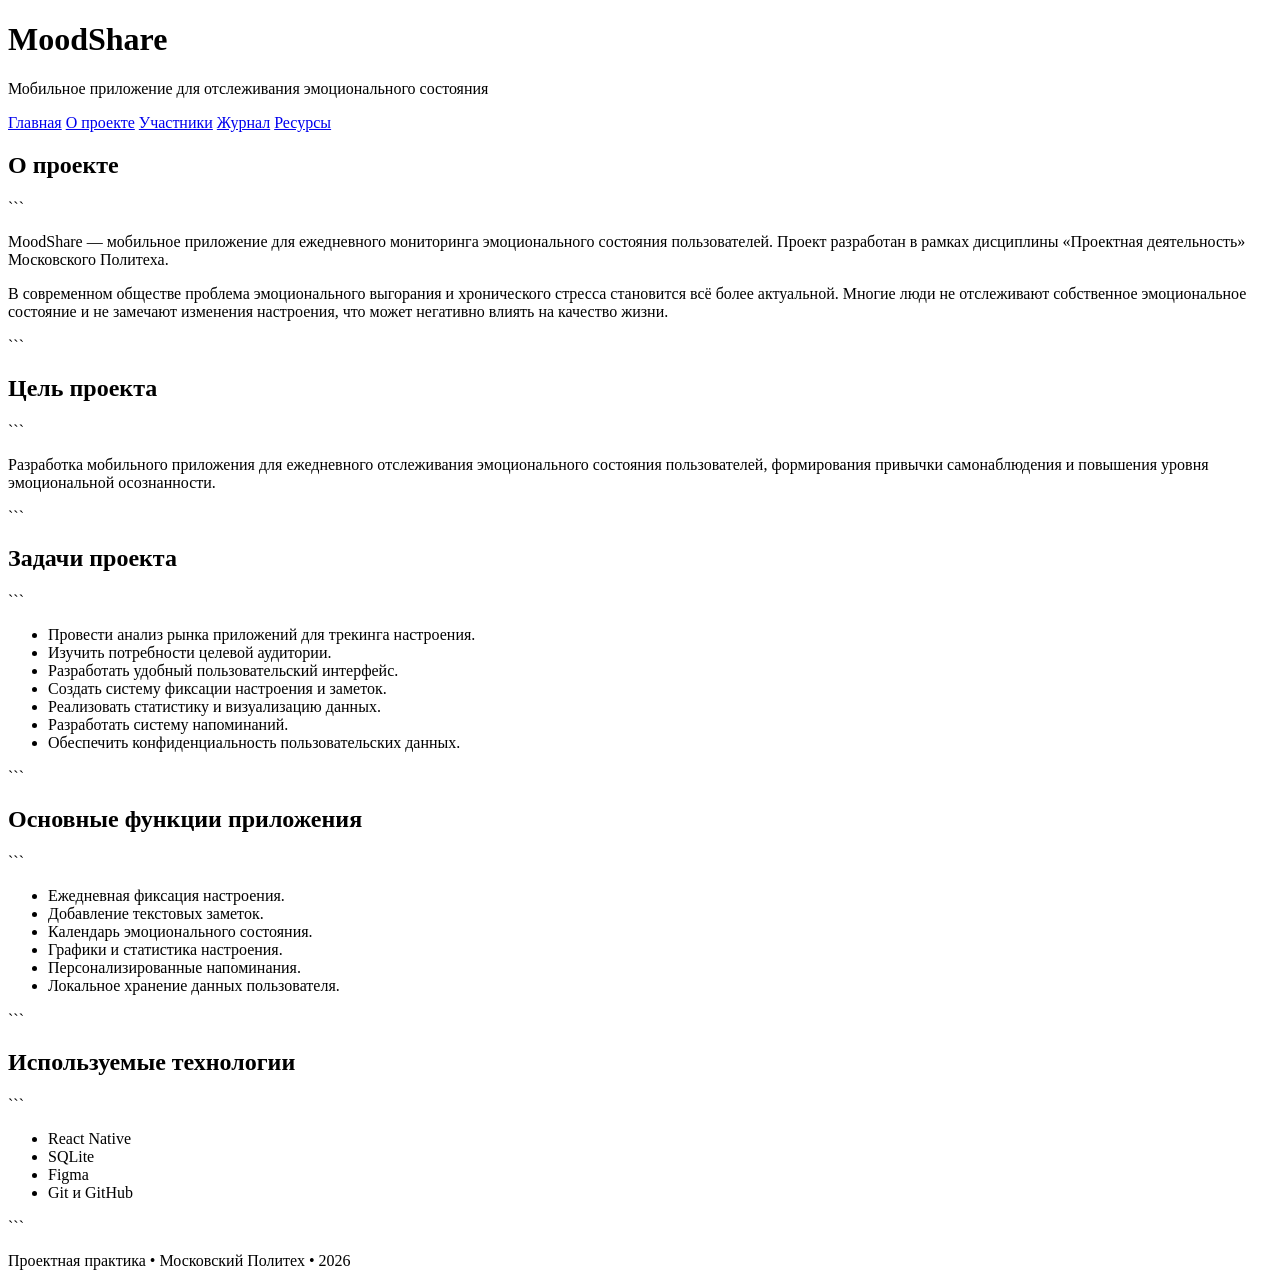
==== site/about.html @ 57cdcf19 "Добавлена страница о проекте" ====
<!DOCTYPE html>

<html lang="ru">
<head>
    <meta charset="UTF-8">
    <meta name="viewport" content="width=device-width, initial-scale=1.0">
    <title>О проекте | MoodShare</title>
    <link rel="stylesheet" href="css/style.css">
</head>
<body>

<header>
    <h1>MoodShare</h1>
    <p>Мобильное приложение для отслеживания эмоционального состояния</p>
</header>

<nav>
    <a href="index.html">Главная</a>
    <a href="about.html">О проекте</a>
    <a href="team.html">Участники</a>
    <a href="journal.html">Журнал</a>
    <a href="resources.html">Ресурсы</a>
</nav>

<main>

<section>
    <h2>О проекте</h2>

```
<p>
    MoodShare — мобильное приложение для ежедневного мониторинга эмоционального
    состояния пользователей. Проект разработан в рамках дисциплины
    «Проектная деятельность» Московского Политеха.
</p>

<p>
    В современном обществе проблема эмоционального выгорания и хронического
    стресса становится всё более актуальной. Многие люди не отслеживают
    собственное эмоциональное состояние и не замечают изменения настроения,
    что может негативно влиять на качество жизни.
</p>
```

</section>

<section>
    <h2>Цель проекта</h2>

```
<p>
    Разработка мобильного приложения для ежедневного отслеживания эмоционального
    состояния пользователей, формирования привычки самонаблюдения и повышения
    уровня эмоциональной осознанности.
</p>
```

</section>

<section>
    <h2>Задачи проекта</h2>

```
<ul>
    <li>Провести анализ рынка приложений для трекинга настроения.</li>
    <li>Изучить потребности целевой аудитории.</li>
    <li>Разработать удобный пользовательский интерфейс.</li>
    <li>Создать систему фиксации настроения и заметок.</li>
    <li>Реализовать статистику и визуализацию данных.</li>
    <li>Разработать систему напоминаний.</li>
    <li>Обеспечить конфиденциальность пользовательских данных.</li>
</ul>
```

</section>

<section>
    <h2>Основные функции приложения</h2>

```
<ul>
    <li>Ежедневная фиксация настроения.</li>
    <li>Добавление текстовых заметок.</li>
    <li>Календарь эмоционального состояния.</li>
    <li>Графики и статистика настроения.</li>
    <li>Персонализированные напоминания.</li>
    <li>Локальное хранение данных пользователя.</li>
</ul>
```

</section>

<section>
    <h2>Используемые технологии</h2>

```
<ul>
    <li>React Native</li>
    <li>SQLite</li>
    <li>Figma</li>
    <li>Git и GitHub</li>
</ul>
```

</section>

</main>

<footer>
    <p>Проектная практика • Московский Политех • 2026</p>
</footer>

</body>
</html>
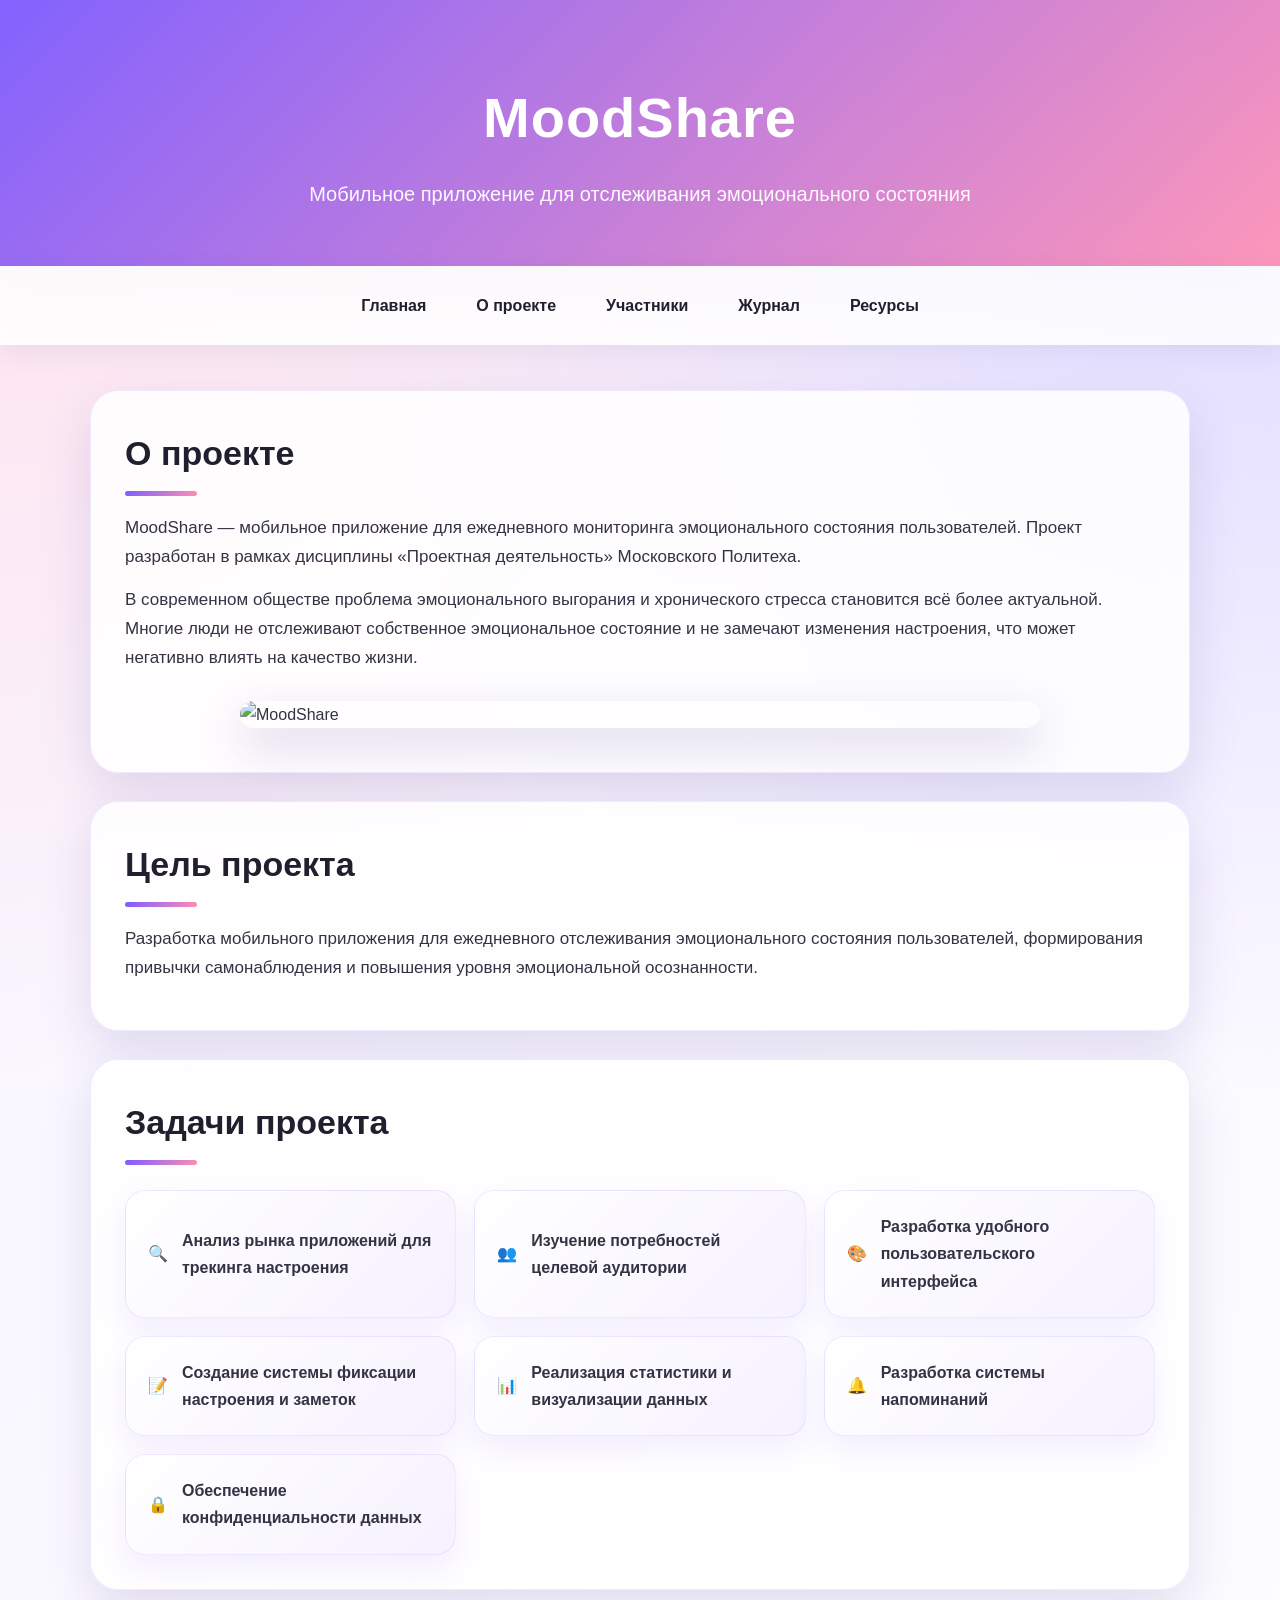
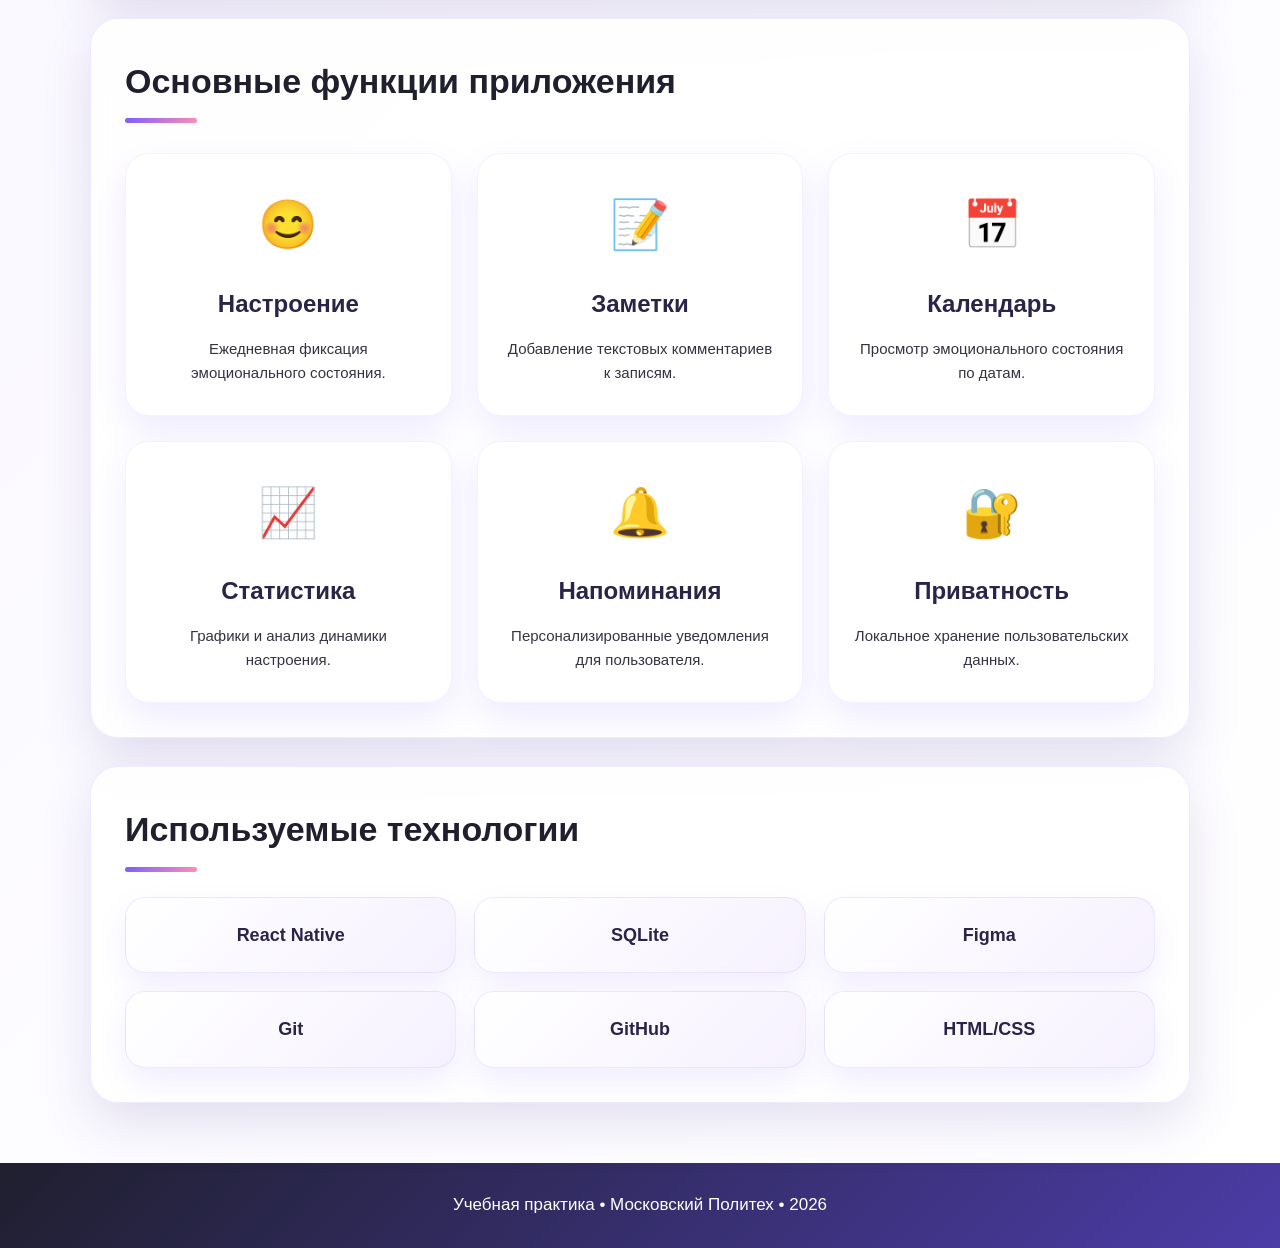
==== commit b8744ab6: "Улучшено оформление страницы о проекте" ====
--- a/site/about.html
+++ b/site/about.html
@@ -27,7 +27,6 @@
 <section>
     <h2>О проекте</h2>
 
-```
 <p>
     MoodShare — мобильное приложение для ежедневного мониторинга эмоционального
     состояния пользователей. Проект разработан в рамках дисциплины
@@ -40,74 +39,95 @@
     собственное эмоциональное состояние и не замечают изменения настроения,
     что может негативно влиять на качество жизни.
 </p>
-```
+
+<img src="images/moodshare2.png" alt="MoodShare" width="800">
 
 </section>
 
 <section>
     <h2>Цель проекта</h2>
 
-```
 <p>
     Разработка мобильного приложения для ежедневного отслеживания эмоционального
     состояния пользователей, формирования привычки самонаблюдения и повышения
     уровня эмоциональной осознанности.
 </p>
-```
 
 </section>
 
 <section>
     <h2>Задачи проекта</h2>
 
-```
-<ul>
-    <li>Провести анализ рынка приложений для трекинга настроения.</li>
-    <li>Изучить потребности целевой аудитории.</li>
-    <li>Разработать удобный пользовательский интерфейс.</li>
-    <li>Создать систему фиксации настроения и заметок.</li>
-    <li>Реализовать статистику и визуализацию данных.</li>
-    <li>Разработать систему напоминаний.</li>
-    <li>Обеспечить конфиденциальность пользовательских данных.</li>
-</ul>
-```
-
+    <div class="task-grid">
+        <div class="task-card">🔍 <span>Анализ рынка приложений для трекинга настроения</span></div>
+        <div class="task-card">👥 <span>Изучение потребностей целевой аудитории</span></div>
+        <div class="task-card">🎨 <span>Разработка удобного пользовательского интерфейса</span></div>
+        <div class="task-card">📝 <span>Создание системы фиксации настроения и заметок</span></div>
+        <div class="task-card">📊 <span>Реализация статистики и визуализации данных</span></div>
+        <div class="task-card">🔔 <span>Разработка системы напоминаний</span></div>
+        <div class="task-card">🔒 <span>Обеспечение конфиденциальности данных</span></div>
+    </div>
 </section>
 
 <section>
     <h2>Основные функции приложения</h2>
 
-```
-<ul>
-    <li>Ежедневная фиксация настроения.</li>
-    <li>Добавление текстовых заметок.</li>
-    <li>Календарь эмоционального состояния.</li>
-    <li>Графики и статистика настроения.</li>
-    <li>Персонализированные напоминания.</li>
-    <li>Локальное хранение данных пользователя.</li>
-</ul>
-```
+    <div class="features">
+        <div class="feature-card">
+            <div class="feature-icon">😊</div>
+            <h3>Настроение</h3>
+            <p>Ежедневная фиксация эмоционального состояния.</p>
+        </div>
 
+        <div class="feature-card">
+            <div class="feature-icon">📝</div>
+            <h3>Заметки</h3>
+            <p>Добавление текстовых комментариев к записям.</p>
+        </div>
+
+        <div class="feature-card">
+            <div class="feature-icon">📅</div>
+            <h3>Календарь</h3>
+            <p>Просмотр эмоционального состояния по датам.</p>
+        </div>
+
+        <div class="feature-card">
+            <div class="feature-icon">📈</div>
+            <h3>Статистика</h3>
+            <p>Графики и анализ динамики настроения.</p>
+        </div>
+
+        <div class="feature-card">
+            <div class="feature-icon">🔔</div>
+            <h3>Напоминания</h3>
+            <p>Персонализированные уведомления для пользователя.</p>
+        </div>
+
+        <div class="feature-card">
+            <div class="feature-icon">🔐</div>
+            <h3>Приватность</h3>
+            <p>Локальное хранение пользовательских данных.</p>
+        </div>
+    </div>
 </section>
 
 <section>
     <h2>Используемые технологии</h2>
 
-```
-<ul>
-    <li>React Native</li>
-    <li>SQLite</li>
-    <li>Figma</li>
-    <li>Git и GitHub</li>
-</ul>
-```
-
+    <div class="tech-grid">
+        <div class="tech-card">React Native</div>
+        <div class="tech-card">SQLite</div>
+        <div class="tech-card">Figma</div>
+        <div class="tech-card">Git</div>
+        <div class="tech-card">GitHub</div>
+        <div class="tech-card">HTML/CSS</div>
+    </div>
 </section>
 
 </main>
 
 <footer>
-    <p>Проектная практика • Московский Политех • 2026</p>
+    <p>Учебная практика • Московский Политех • 2026</p>
 </footer>
 
 </body>
--- a/site/css/style.css
+++ b/site/css/style.css
@@ -0,0 +1,321 @@
+* {
+    margin: 0;
+    padding: 0;
+    box-sizing: border-box;
+}
+
+:root {
+    --main: #7c5cff;
+    --accent: #ff8fb3;
+    --dark: #1f1f2e;
+    --text: #333344;
+    --muted: #6f6f85;
+    --bg: #f7f4ff;
+    --card: rgba(255, 255, 255, 0.85);
+    --shadow: 0 20px 50px rgba(80, 60, 150, 0.15);
+}
+
+body {
+    font-family: "Segoe UI", Arial, sans-serif;
+    background:
+        radial-gradient(circle at top left, #ffe0ec 0, transparent 35%),
+        radial-gradient(circle at top right, #dcd6ff 0, transparent 35%),
+        linear-gradient(135deg, #f7f4ff, #ffffff);
+    color: var(--text);
+    min-height: 100vh;
+    line-height: 1.7;
+}
+
+header {
+    padding: 70px 20px 55px;
+    text-align: center;
+    color: white;
+    background:
+        linear-gradient(135deg, rgba(124, 92, 255, 0.95), rgba(255, 143, 179, 0.9)),
+        url("../images/moodshare.jpg") center/cover;
+    box-shadow: var(--shadow);
+}
+
+header h1 {
+    font-size: 56px;
+    letter-spacing: 1px;
+    margin-bottom: 12px;
+}
+
+header p {
+    font-size: 20px;
+    max-width: 760px;
+    margin: 0 auto;
+    opacity: 0.95;
+}
+
+nav {
+    position: sticky;
+    top: 0;
+    z-index: 10;
+    display: flex;
+    justify-content: center;
+    gap: 14px;
+    flex-wrap: wrap;
+    padding: 16px 20px;
+    background: rgba(255, 255, 255, 0.85);
+    backdrop-filter: blur(14px);
+    box-shadow: 0 8px 25px rgba(60, 50, 120, 0.08);
+}
+
+nav a {
+    text-decoration: none;
+    color: var(--dark);
+    font-weight: 600;
+    padding: 10px 18px;
+    border-radius: 999px;
+    transition: 0.25s;
+}
+
+nav a:hover {
+    color: white;
+    background: linear-gradient(135deg, var(--main), var(--accent));
+    transform: translateY(-2px);
+}
+
+main {
+    width: min(1100px, 92%);
+    margin: 45px auto;
+}
+
+section,
+article {
+    background: var(--card);
+    backdrop-filter: blur(12px);
+    border: 1px solid rgba(124, 92, 255, 0.12);
+    border-radius: 28px;
+    padding: 34px;
+    margin-bottom: 28px;
+    box-shadow: var(--shadow);
+    transition: 0.25s;
+}
+
+section:hover,
+article:hover {
+    transform: translateY(-4px);
+    box-shadow: 0 26px 60px rgba(80, 60, 150, 0.2);
+}
+
+h2 {
+    font-size: 34px;
+    color: var(--dark);
+    margin-bottom: 18px;
+    position: relative;
+}
+
+h2::after {
+    content: "";
+    display: block;
+    width: 72px;
+    height: 5px;
+    margin-top: 8px;
+    border-radius: 10px;
+    background: linear-gradient(135deg, var(--main), var(--accent));
+}
+
+h3 {
+    color: var(--main);
+    font-size: 24px;
+    margin: 18px 0 10px;
+}
+
+p {
+    margin-bottom: 14px;
+    font-size: 17px;
+}
+
+ul {
+    margin-left: 22px;
+    margin-top: 10px;
+}
+
+li {
+    margin-bottom: 10px;
+    font-size: 17px;
+}
+
+a {
+    color: var(--main);
+    font-weight: 600;
+}
+
+a:hover {
+    color: var(--accent);
+}
+
+img {
+    display: block;
+    max-width: 100%;
+    margin: 28px auto 10px;
+    border-radius: 26px;
+    box-shadow: 0 18px 45px rgba(80, 60, 150, 0.22);
+}
+
+iframe {
+    display: block;
+    max-width: 100%;
+    margin-top: 20px;
+    border: none;
+    border-radius: 24px;
+    box-shadow: var(--shadow);
+}
+
+footer {
+    margin-top: 60px;
+    padding: 28px 20px;
+    text-align: center;
+    color: white;
+    background: linear-gradient(135deg, var(--dark), #4b3ca7);
+}
+
+footer p {
+    margin: 0;
+}
+
+strong {
+    color: var(--dark);
+}
+
+.journal-card {
+    display: flex;
+    align-items: center;
+    justify-content: space-between;
+    gap: 40px;
+}
+
+.journal-text {
+    flex: 2;
+}
+
+.journal-image {
+    flex: 1;
+}
+
+.journal-image img {
+    width: 100%;
+    max-width: 350px;
+    height: 220px;
+    object-fit: cover;
+    border-radius: 20px;
+}
+
+@media (max-width: 900px) {
+    .journal-card {
+        flex-direction: column;
+    }
+
+    .journal-image img {
+        max-width: 100%;
+    }
+}
+
+
+.features {
+    display: grid;
+    grid-template-columns: repeat(auto-fit, minmax(240px, 1fr));
+    gap: 25px;
+    margin-top: 30px;
+}
+
+.feature-card {
+    background: white;
+    border-radius: 24px;
+    padding: 30px 25px;
+    text-align: center;
+    box-shadow: 0 15px 35px rgba(124, 92, 255, 0.12);
+    transition: 0.3s;
+    border: 1px solid rgba(124, 92, 255, 0.08);
+}
+
+.feature-card:hover {
+    transform: translateY(-8px);
+    box-shadow: 0 20px 50px rgba(124, 92, 255, 0.2);
+}
+
+.feature-icon {
+    font-size: 48px;
+    margin-bottom: 15px;
+}
+
+.feature-card h3 {
+    margin-bottom: 12px;
+    color: #2b2448;
+}
+
+.feature-card p {
+    margin: 0;
+    font-size: 15px;
+    line-height: 1.6;
+}
+
+.task-grid,
+.tech-grid {
+    display: grid;
+    grid-template-columns: repeat(auto-fit, minmax(260px, 1fr));
+    gap: 18px;
+    margin-top: 25px;
+}
+
+.task-card,
+.tech-card {
+    background: linear-gradient(135deg, #ffffff, #f6f1ff);
+    border: 1px solid rgba(124, 92, 255, 0.12);
+    border-radius: 20px;
+    padding: 22px;
+    font-weight: 600;
+    box-shadow: 0 14px 30px rgba(124, 92, 255, 0.1);
+    transition: 0.3s;
+}
+
+.task-card {
+    display: flex;
+    align-items: center;
+    gap: 14px;
+}
+
+.task-card:hover,
+.tech-card:hover {
+    transform: translateY(-6px);
+    box-shadow: 0 20px 45px rgba(124, 92, 255, 0.18);
+}
+
+.tech-card {
+    text-align: center;
+    color: #2b2448;
+    font-size: 18px;
+}
+
+
+@media (max-width: 768px) {
+    header h1 {
+        font-size: 42px;
+    }
+
+    header p {
+        font-size: 17px;
+    }
+
+    nav {
+        gap: 8px;
+    }
+
+    nav a {
+        padding: 9px 13px;
+        font-size: 14px;
+    }
+
+    section,
+    article {
+        padding: 24px;
+        border-radius: 22px;
+    }
+
+    h2 {
+        font-size: 28px;
+    }
+}
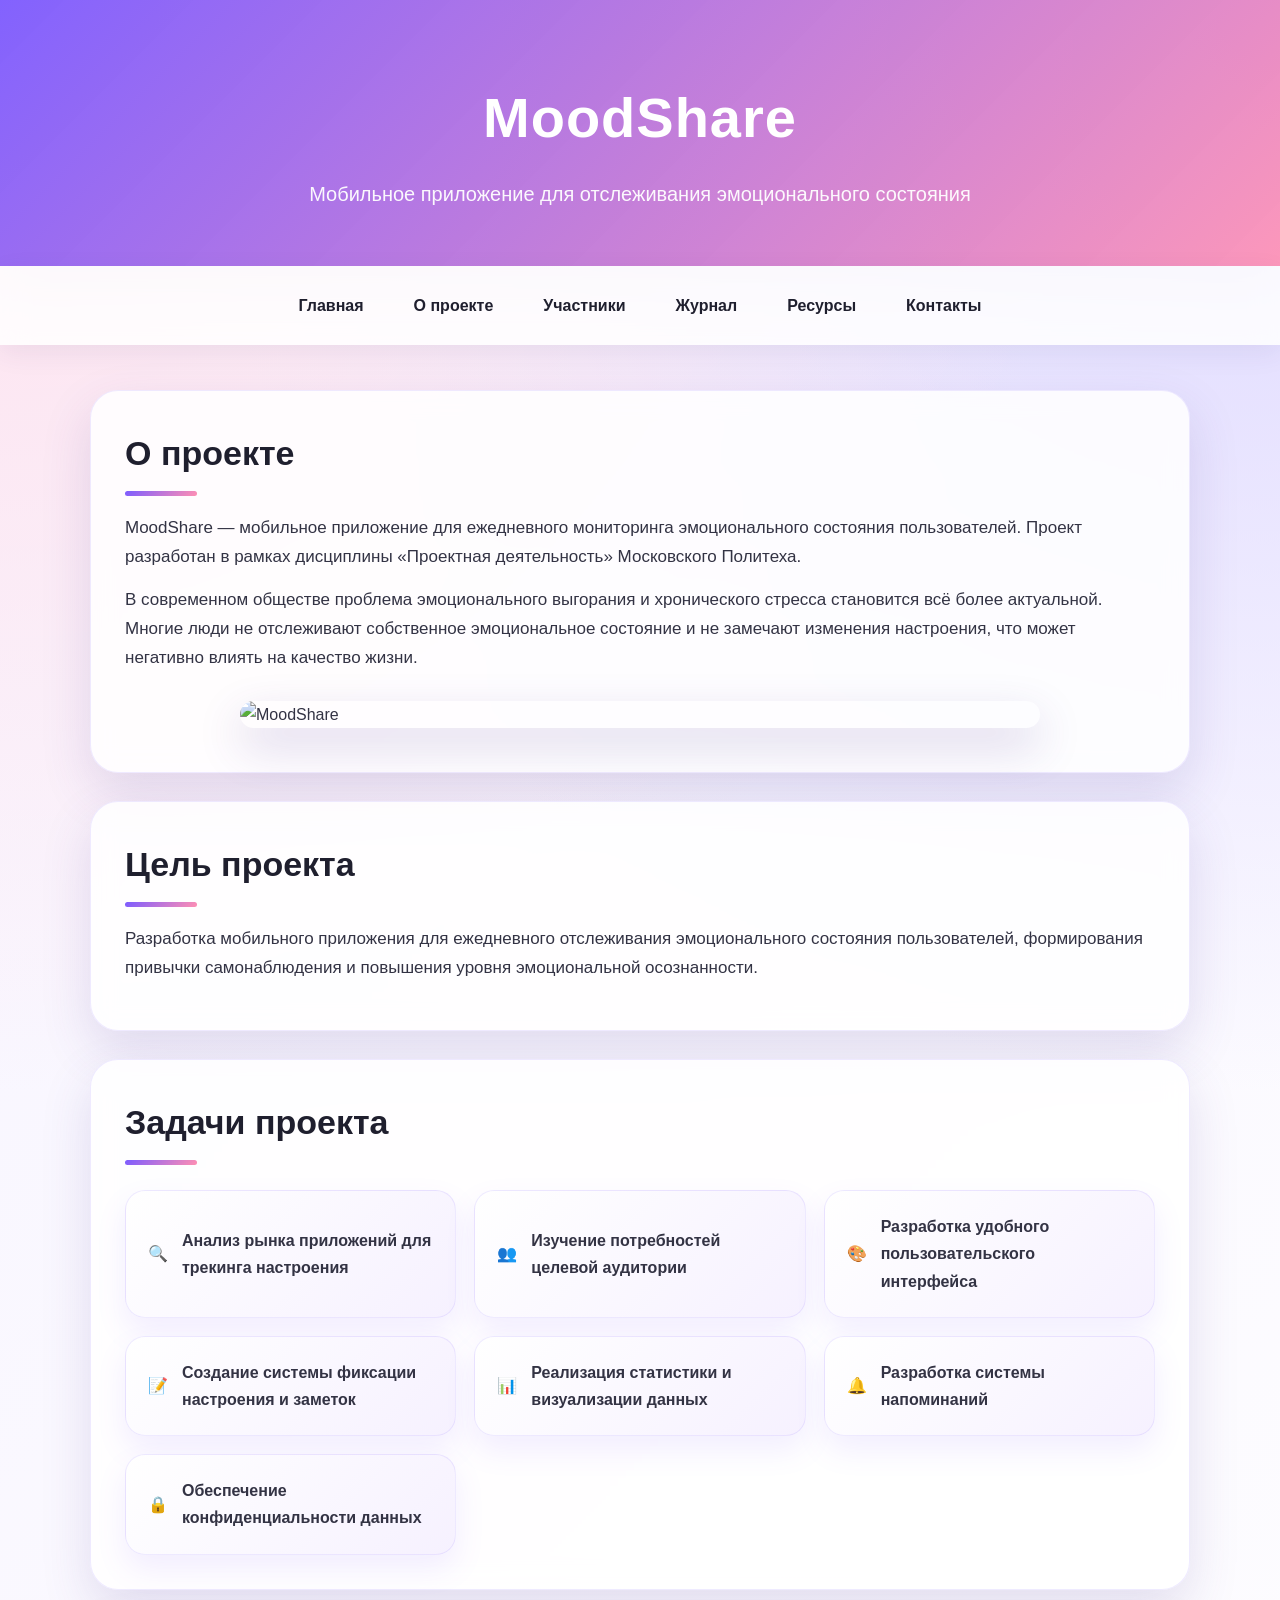
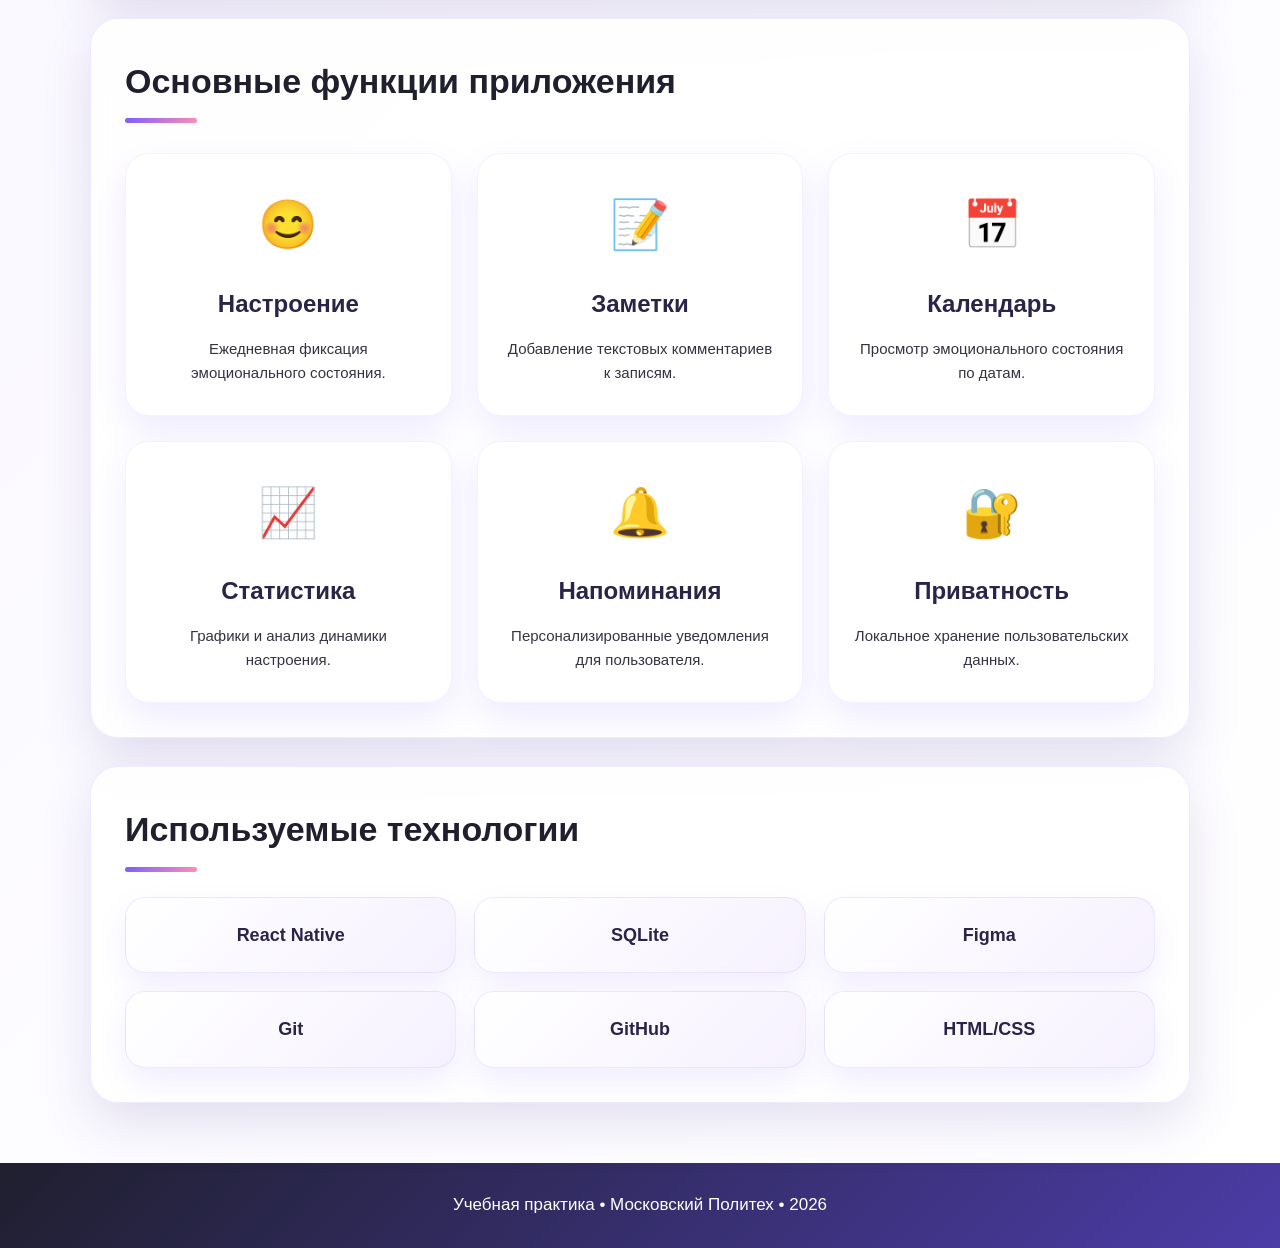
==== commit 23cecaa7: "Update about.html Навигационные изменения" ====
--- a/site/about.html
+++ b/site/about.html
@@ -20,8 +20,9 @@
     <a href="team.html">Участники</a>
     <a href="journal.html">Журнал</a>
     <a href="resources.html">Ресурсы</a>
+    <a href="contact.html">Контакты</a>
 </nav>
-
+    
 <main>
 
 <section>
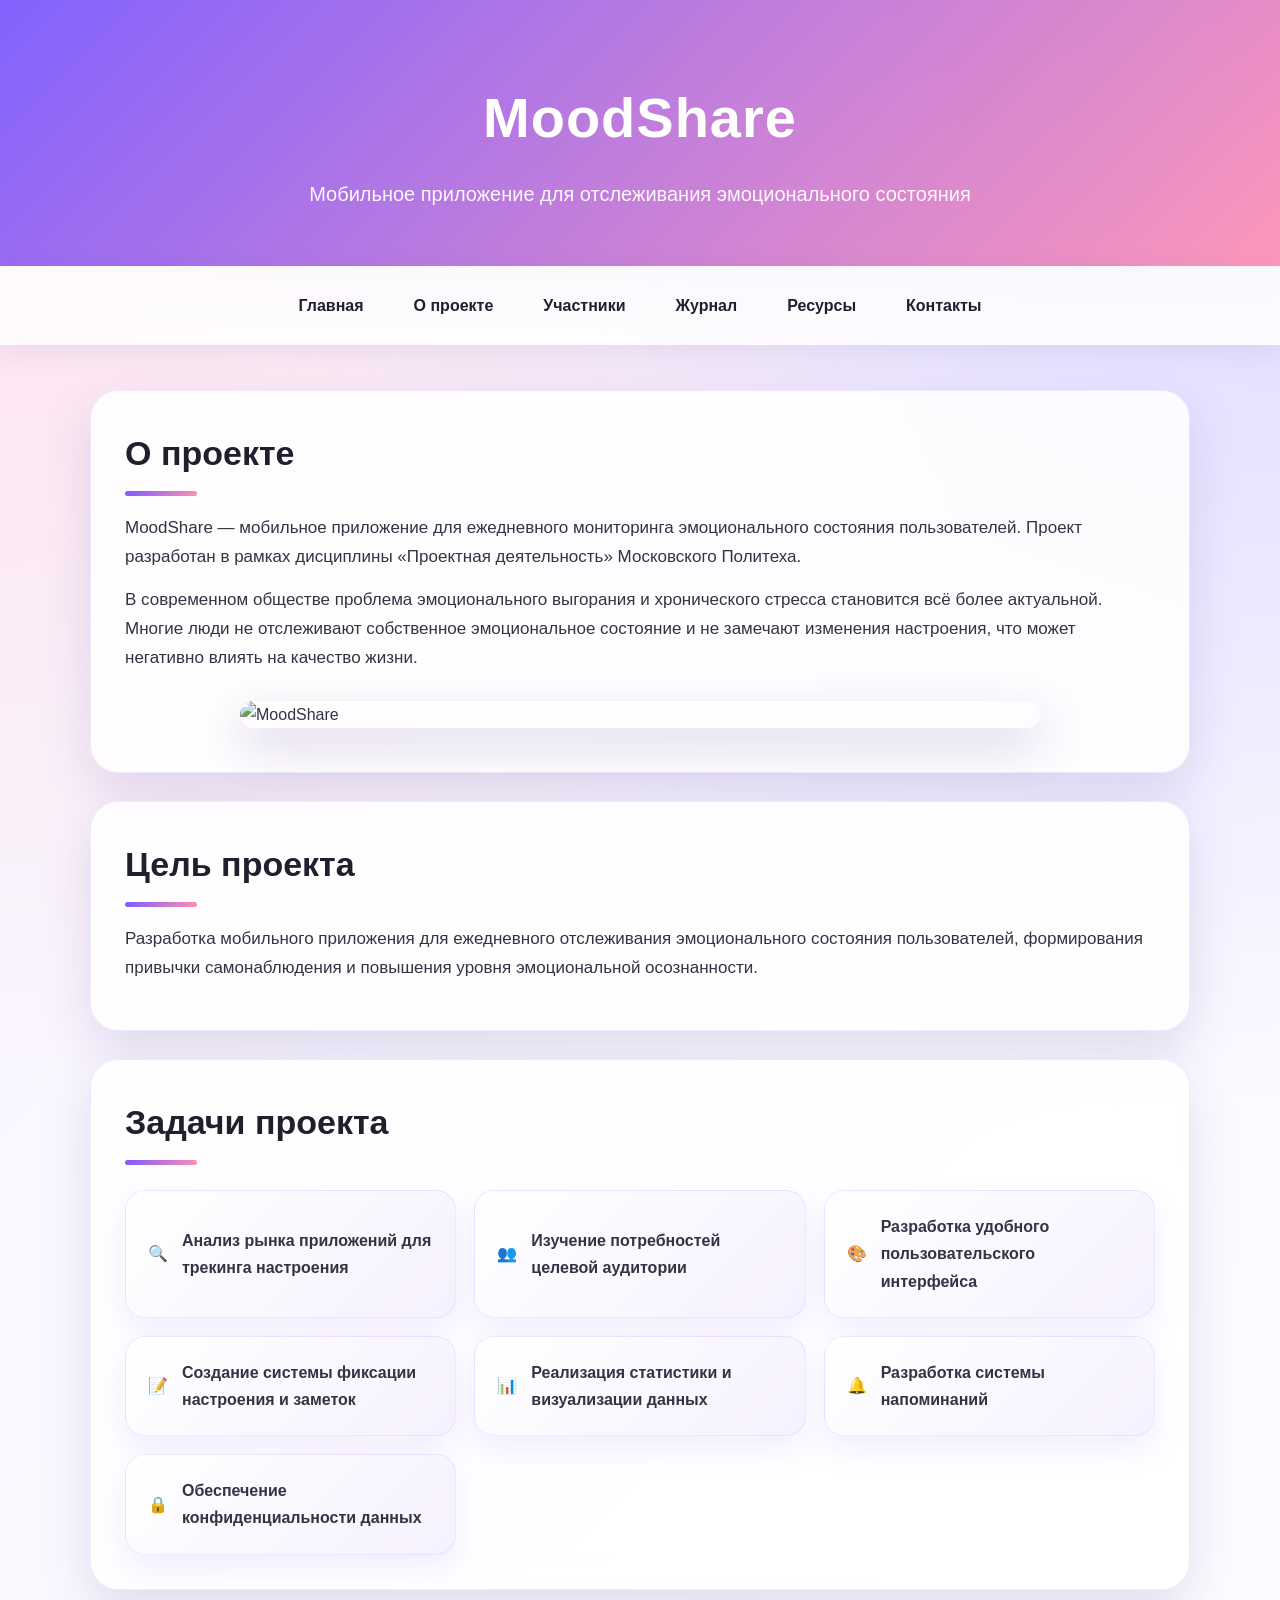
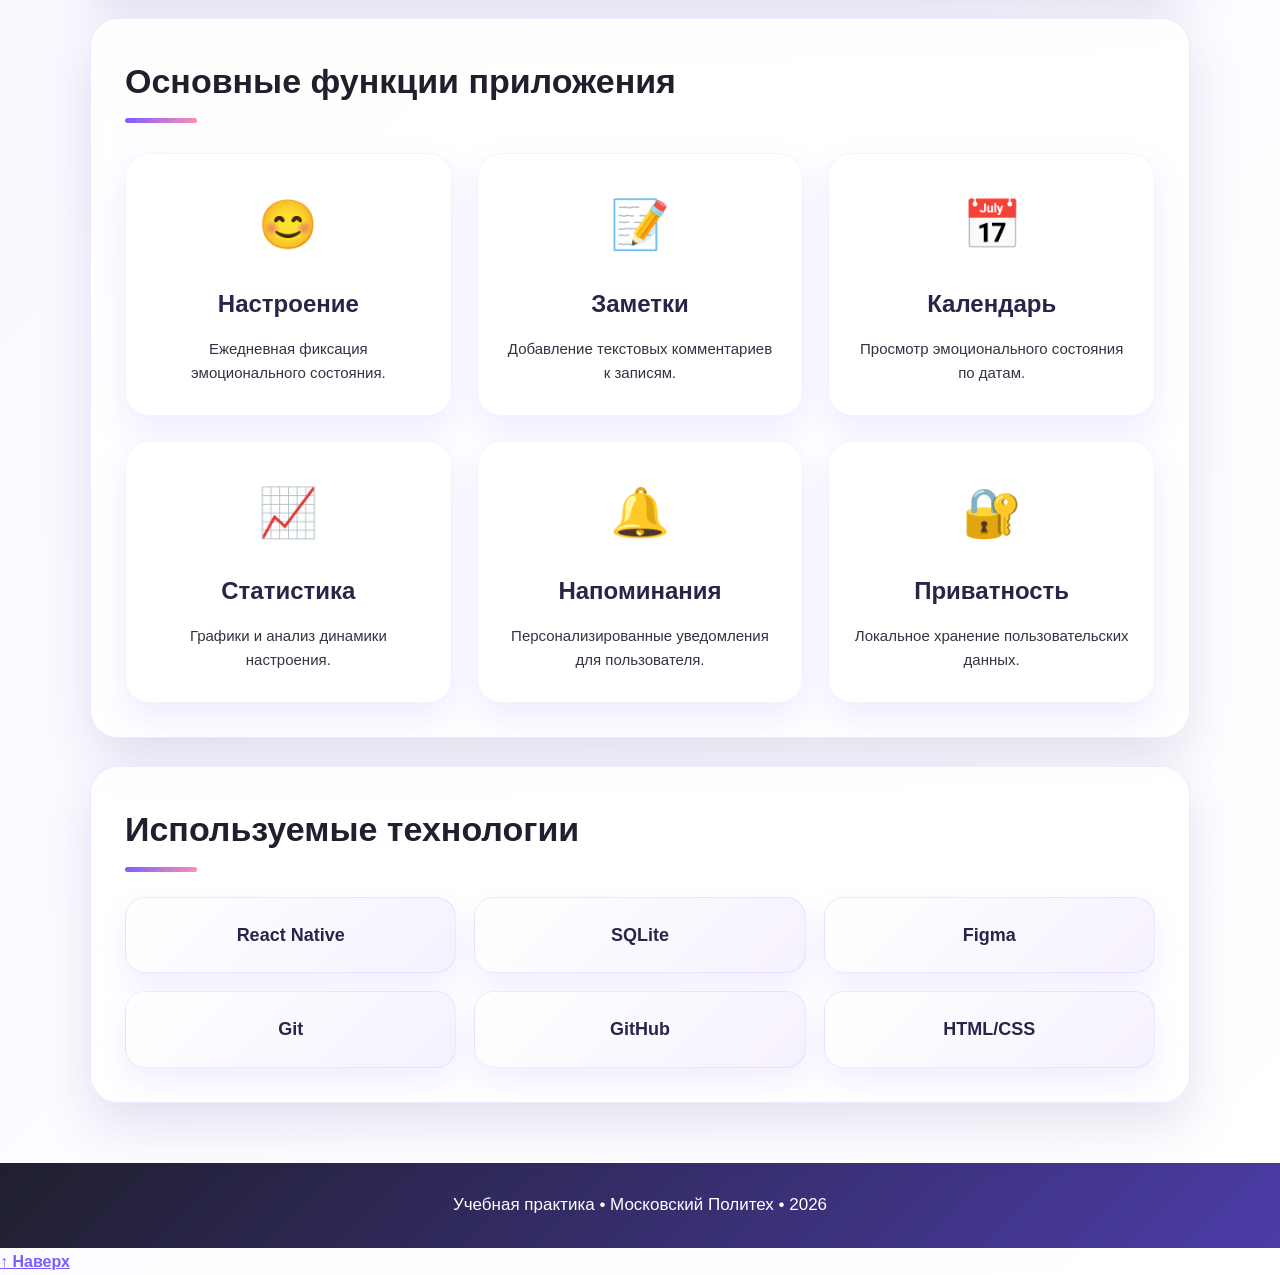
==== commit cbe399c6: "Добавление кнопки "наверх"" ====
--- a/site/about.html
+++ b/site/about.html
@@ -130,6 +130,6 @@
 <footer>
     <p>Учебная практика • Московский Политех • 2026</p>
 </footer>
-
+    <a href="#" class="back-to-top">↑ Наверх</a>
 </body>
 </html>
--- a/site/css/style.css
+++ b/site/css/style.css
@@ -318,4 +318,24 @@
     h2 {
         font-size: 28px;
     }
-}+}
+
+.team-card {
+    background: linear-gradient(135deg, #ffffff, #f6f1ff);
+    border: 1px solid rgba(124, 92, 255, 0.12);
+    border-radius: 24px;
+    padding: 28px;
+    margin-bottom: 24px;
+    box-shadow: 0 14px 30px rgba(124, 92, 255, 0.1);
+    transition: 0.3s;
+}
+
+.team-card:hover {
+    transform: translateY(-6px);
+    box-shadow: 0 20px 45px rgba(124, 92, 255, 0.18);
+}
+
+.team-card h3 {
+    margin-top: 0;
+    color: var(--main);
+}
